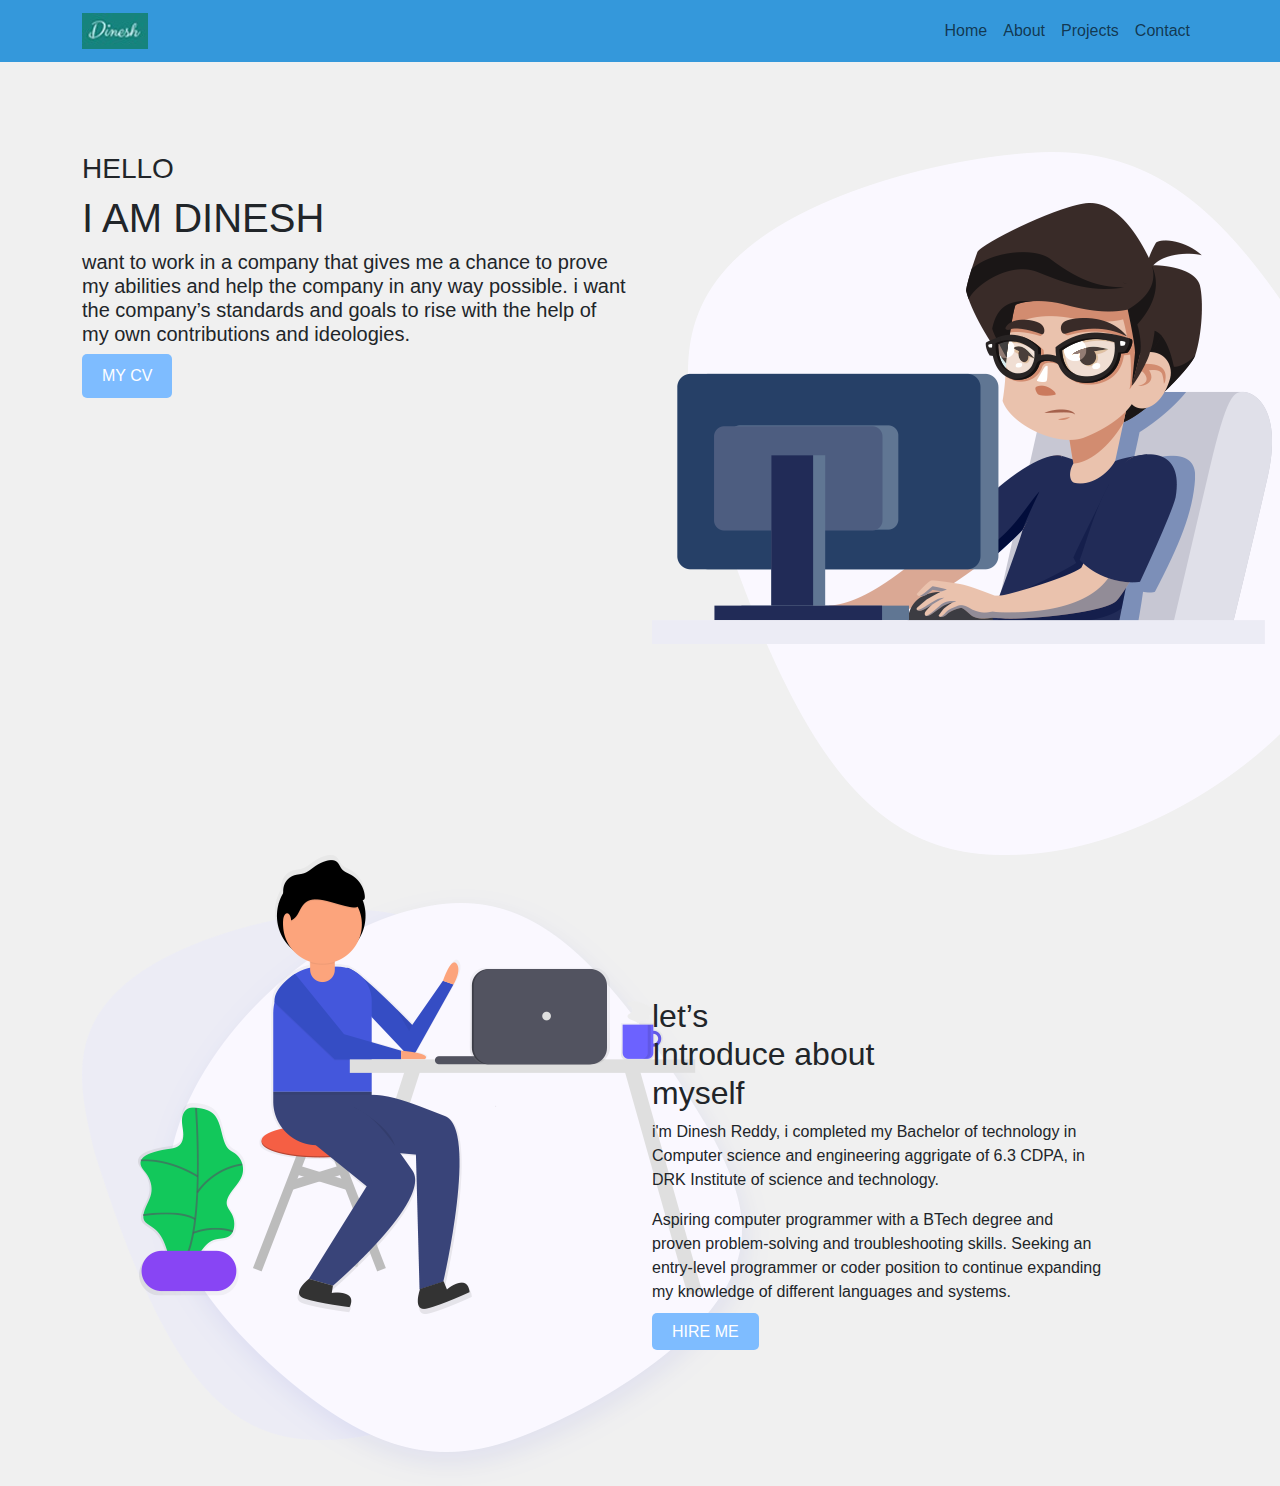
==== index.html @ 3e5685b0 "j" ====
<!doctype html>
<html lang="en">

<head>
	
	
	<title>my Portfolio</title>
	<meta name="viewport" content="width=device-width, initial-scale=1">

	<!-- main css -->
	<link href="https://cdn.jsdelivr.net/npm/bootstrap@5.3.0-alpha1/dist/css/bootstrap.min.css" rel="stylesheet">
	
<script src="https://cdn.jsdelivr.net/npm/bootstrap@5.3.0-alpha1/dist/js/bootstrap.bundle.min.js"></script>

	<link rel="stylesheet" href=" index.css">
</head>

<body class="index">

	<!--================ Start Header Area =================-->
	<header class="header_area">
		<div class="main_menu">
			<nav class="navbar navbar-expand-lg navbar-light">
				<div class="container">
					<!-- Brand and toggle get grouped for better mobile display -->
					<a class="navbar-brand logo_h" href="index.html">
						<img src="logo.jpg" alt="Logo">
					</a>
					
					<!-- Navbar toggler for mobile -->
					<button class="navbar-toggler" type="button" data-toggle="collapse" data-target="#navbarSupportedContent"
							aria-controls="navbarSupportedContent" aria-expanded="false" aria-label="Toggle navigation">
						<span class="navbar-toggler-icon"></span>
					</button>
					
					<!-- Collect the nav links, forms, and other content for toggling -->
					<div class="collapse navbar-collapse justify-content-end" id="navbarSupportedContent">
						<ul class="navbar-nav menu_nav">
							<li class="nav-item active"><a class="nav-link" href="index.html">Home</a></li>
							<li class="nav-item"><a class="nav-link" href="about.html">About</a></li>
							<li class="nav-item"><a class="nav-link" href="projects.html">Projects</a></li>
							<li class="nav-item"><a class="nav-link" href="contact.html">Contact</a></li>
						</ul>
					</div>
				</div>
			</nav>
		</div>
	</header>
	
	<!--================ End Header Area =================-->

	<!--================ Start Home Banner Area =================-->
	<section class="home_banner_area">
		<div class="banner_inner">
			<div class="container">
				<div class="row">
					<div class="col-lg-6">
						<div class="banner_content">
							<h3 class="text-uppercase">Hello</h3>
							<h1 class="text-uppercase">I am Dinesh</h1>
							<h5 class="text-lowercase"> want to work in a company that gives me a chance to prove my abilities and help the company in any way possible.   
								I want the company’s standards and goals to rise with the help of my own contributions and ideologies.   </h5>
							<div class="d-flex align-items-center">
								<a class="primary_btn" href="dineshreddy n.pdf" target="_blank"><span>MY CV</span></a>
								
							</div>
						</div>
					</div>
					<div class="col-lg-6">
						<div class="home_right_img">
							<img class="" src="home-right.png" alt="">
						</div>
					</div>
				</div>
			</div>
		</div>
	</section>
	
	<!--================ End Home Banner Area =================-->

	<!--================ Start About Us Area =================-->
	<section class="about_area section_gap">
		<div class="container">
			<div class="row justify-content-start align-items-center">
				<div class="col-lg-5">
					<div class="about_img">
						<img class="" src="about-us.png" alt="">
					</div>
				</div>

				<div class="offset-lg-1 col-lg-5">
					<div class="main_title text-left">
						<h2>let’s <br>
							Introduce about <br>
							myself</h2>
						<p>
							i'm Dinesh Reddy, i completed my Bachelor of technology in Computer science and engineering aggrigate of 6.3 CDPA, in DRK Institute of science and technology. 
						</p>
						<p>
							Aspiring computer programmer with a BTech  degree and proven problem-solving and troubleshooting skills. Seeking an entry-level programmer or coder position to continue expanding my knowledge of different languages and systems.

						</p>
						<a class="primary_btn" href="contact.html"><span>HIRE ME</span></a>
					</div>
				</div>
			</div>
		</div>
	</section>
	<!--================ End About Us Area =================-->
</body>
</html>
---- index.css ----
/* Prevent horizontal scrolling for the entire page */
body {
  overflow-x: hidden;
}
/* Navigation Bar Background Color */
.navbar {
  background-color: #3498db; /* Blue color */
}

/* Body Background Color */
.index{
  background-color: #ecf0f1; /* Light grey color */
}


/* If the issue is caused by a specific container, adjust its width */
.container.index {
  max-width: 100%; /* Ensures the container doesn't exceed the viewport width */
}
.banner_inner .banner_content {
  margin-bottom: 80px; /* Decrease the bottom margin as needed */
}


.home_banner_area {
  margin-top: 90px; /* Adjust the value as needed */
}
/* Style the "Hire Me" button with light blue color */
.primary_btn {
  background-color: #7ebcff; /* Light blue color */
  color: #fff; /* White text color */
  padding: 10px 20px; /* Adjust padding as needed */
  border-radius: 5px; /* Add rounded corners */
  text-decoration: none; /* Remove underline */
  transition: background-color 0.3s; /* Smooth transition for hover effect */
  margin-right: 10px; /* Add right margin for spacing between buttons */
}

/* Style the "Get CV" button with a darker shade of light blue */
.primary_btn.tr-bg {
  background-color: #5ea4e2; /* Darker shade of light blue */
  color: #fff; /* White text color */
  padding: 10px 20px; /* Adjust padding as needed */
  border-radius: 5px; /* Add rounded corners */
  text-decoration: none; /* Remove underline */
  transition: background-color 0.3s; /* Smooth transition for hover effect */
}

/* Add hover effect to both buttons */
.primary_btn:hover, .primary_btn.tr-bg:hover {
  background-color: #5e9ad3; /* Darker shade on hover */
}

body.index {
  font-family: Arial, sans-serif; /* Use a common font for better compatibility */
  background-color: #f0f0f0; /* Set a light background color */
  margin: 0; /* Remove default margin */
  padding: 0; /* Remove default padding */
}
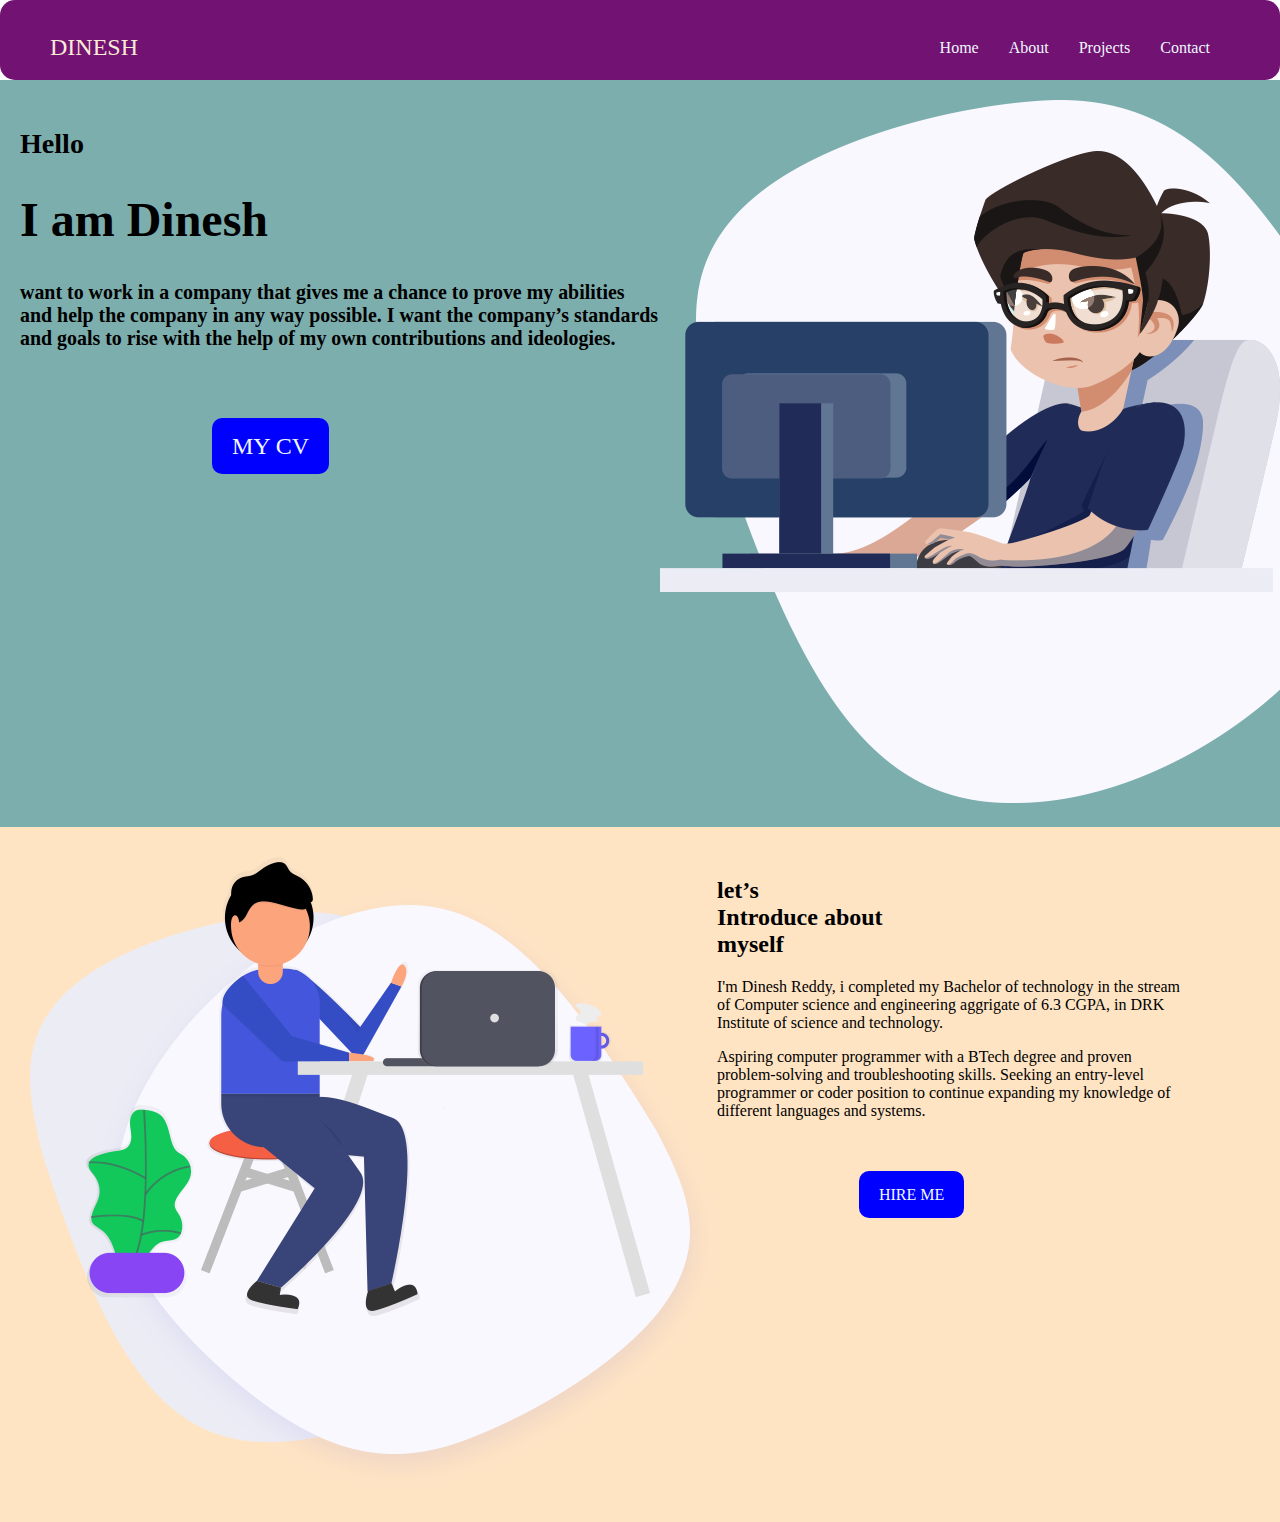
==== commit 40835b9a: "gg" ====
--- a/index.html
+++ b/index.html
@@ -9,93 +9,65 @@
 	<meta name="viewport" content="width=device-width, initial-scale=1">
 
 	<!-- main css -->
-	<link href="https://cdn.jsdelivr.net/npm/bootstrap@5.3.0-alpha1/dist/css/bootstrap.min.css" rel="stylesheet">
-	
-<script src="https://cdn.jsdelivr.net/npm/bootstrap@5.3.0-alpha1/dist/js/bootstrap.bundle.min.js"></script>
 
 	<link rel="stylesheet" href=" index.css">
 </head>
 
 <body class="index">
-
-	<!--================ Start Header Area =================-->
 	<header class="header_area">
 		<div class="main_menu">
-			<nav class="navbar navbar-expand-lg navbar-light">
+			<nav class="navbar">
 				<div class="container">
-					<!-- Brand and toggle get grouped for better mobile display -->
-					<a class="navbar-brand logo_h" href="index.html">
-						<img src="logo.jpg" alt="Logo">
+					<a class="navbar-brand" href="index.html">
+						<p>DINESH</p>
 					</a>
-					
-					<!-- Navbar toggler for mobile -->
-					<button class="navbar-toggler" type="button" data-toggle="collapse" data-target="#navbarSupportedContent"
-							aria-controls="navbarSupportedContent" aria-expanded="false" aria-label="Toggle navigation">
-						<span class="navbar-toggler-icon"></span>
-					</button>
-					
-					<!-- Collect the nav links, forms, and other content for toggling -->
-					<div class="collapse navbar-collapse justify-content-end" id="navbarSupportedContent">
-						<ul class="navbar-nav menu_nav">
-							<li class="nav-item active"><a class="nav-link" href="index.html">Home</a></li>
+					<div class="nav-items">
+							<li class="nav-item"><a class="nav-link" href="index.html">Home</a></li>
 							<li class="nav-item"><a class="nav-link" href="about.html">About</a></li>
 							<li class="nav-item"><a class="nav-link" href="projects.html">Projects</a></li>
 							<li class="nav-item"><a class="nav-link" href="contact.html">Contact</a></li>
-						</ul>
 					</div>
 				</div>
 			</nav>
 		</div>
 	</header>
 	
-	<!--================ End Header Area =================-->
 
-	<!--================ Start Home Banner Area =================-->
 	<section class="home_banner_area">
-		<div class="banner_inner">
-			<div class="container">
+		
 				<div class="row">
-					<div class="col-lg-6">
+					
 						<div class="banner_content">
 							<h3 class="text-uppercase">Hello</h3>
 							<h1 class="text-uppercase">I am Dinesh</h1>
 							<h5 class="text-lowercase"> want to work in a company that gives me a chance to prove my abilities and help the company in any way possible.   
 								I want the company’s standards and goals to rise with the help of my own contributions and ideologies.   </h5>
-							<div class="d-flex align-items-center">
 								<a class="primary_btn" href="dineshreddy n.pdf" target="_blank"><span>MY CV</span></a>
-								
-							</div>
 						</div>
-					</div>
-					<div class="col-lg-6">
 						<div class="home_right_img">
 							<img class="" src="home-right.png" alt="">
 						</div>
-					</div>
+					
 				</div>
-			</div>
-		</div>
+			
+		
 	</section>
-	
-	<!--================ End Home Banner Area =================-->
-
-	<!--================ Start About Us Area =================-->
-	<section class="about_area section_gap">
+	<section class="about_area">
 		<div class="container">
-			<div class="row justify-content-start align-items-center">
-				<div class="col-lg-5">
-					<div class="about_img">
+			<div class="row">
+				
+					<div class="home-right_img">
 						<img class="" src="about-us.png" alt="">
 					</div>
-				</div>
+				
 
-				<div class="offset-lg-1 col-lg-5">
-					<div class="main_title text-left">
+				
+					<div class="main_title ">
 						<h2>let’s <br>
 							Introduce about <br>
 							myself</h2>
 						<p>
-							i'm Dinesh Reddy, i completed my Bachelor of technology in Computer science and engineering aggrigate of 6.3 CDPA, in DRK Institute of science and technology. 
+							I'm Dinesh Reddy, i completed my Bachelor of technology in the stream of Computer science and engineering aggrigate of 6.3 CGPA, in DRK Institute of science and technology. 
 						</p>
 						<p>
 							Aspiring computer programmer with a BTech  degree and proven problem-solving and troubleshooting skills. Seeking an entry-level programmer or coder position to continue expanding my knowledge of different languages and systems.
@@ -103,10 +75,8 @@
 						</p>
 						<a class="primary_btn" href="contact.html"><span>HIRE ME</span></a>
 					</div>
-				</div>
 			</div>
 		</div>
 	</section>
-	<!--================ End About Us Area =================-->
 </body>
 </html>--- a/index.css
+++ b/index.css
@@ -1,59 +1,88 @@
-/* Prevent horizontal scrolling for the entire page */
-body {
+body, html {
+  margin: 0;
+  padding: 0;
   overflow-x: hidden;
 }
-/* Navigation Bar Background Color */
-.navbar {
-  background-color: #3498db; /* Blue color */
+
+.navbar{
+  width: 100%;
+  height: 80px;
+  background-color: rgb(114, 18, 114);
+  border-radius: 15px;
+  
 }
+.navbar-brand {
+  font-family: 'Times New Roman', Times, serif;
+  text-decoration: none;
+  color: antiquewhite;
+  position: relative;
+  left: 40px;
+  font-size: 1.5rem;
+}
+.home_banner_area{
+  background-color: rgb(125, 174, 174);
+}
+.container{
+  display: flex;
+  
+  justify-content: space-between;
+  padding: 10px;
+  max-width: 1200px;
+  align-items: center;
+}
+.nav-items{
+  display: flex; 
+  text-decoration: none; 
+  list-style: none;
+  gap: 30px;
+  text-decoration: none;
+}
+.nav-items li a{
+  text-decoration: none;
+  transition: 0.15s ease-in-out;
+  position: relative;
+  color: aliceblue;
+}
+.nav-items li a::after{
+  content: "";
+  position: absolute;
+  height: 2px;
+  bottom: 0;
+  left: 0;
+  width: 0;
+  background-color: red;
+  transition: 0.15s ease-in-out;
+}
+.nav-items li a:hover::after{
+  width: 100%;
+}
+.row{
+  position: relative;
+  padding: 20px;
+  width: 100%;
+  display: flex;
+}
+.banner_content{
+  width: 50%;
+  font-size: 1.5rem;
+}
+.primary_btn{
+  position: relative;
+  top: 50px;
+  left: 30%;
+  padding: 15px 20px;
+  background-color: blue;
+  color: aliceblue;
+  text-decoration: none;
+  border-radius: 10px;
 
-/* Body Background Color */
-.index{
-  background-color: #ecf0f1; /* Light grey color */
 }
-
-
-/* If the issue is caused by a specific container, adjust its width */
-.container.index {
-  max-width: 100%; /* Ensures the container doesn't exceed the viewport width */
+.primary_btn:hover{
+  background-color: blueviolet;
 }
-.banner_inner .banner_content {
-  margin-bottom: 80px; /* Decrease the bottom margin as needed */
+.home_right_img{
+  width: 50%;
 }
-
-
-.home_banner_area {
-  margin-top: 90px; /* Adjust the value as needed */
-}
-/* Style the "Hire Me" button with light blue color */
-.primary_btn {
-  background-color: #7ebcff; /* Light blue color */
-  color: #fff; /* White text color */
-  padding: 10px 20px; /* Adjust padding as needed */
-  border-radius: 5px; /* Add rounded corners */
-  text-decoration: none; /* Remove underline */
-  transition: background-color 0.3s; /* Smooth transition for hover effect */
-  margin-right: 10px; /* Add right margin for spacing between buttons */
-}
-
-/* Style the "Get CV" button with a darker shade of light blue */
-.primary_btn.tr-bg {
-  background-color: #5ea4e2; /* Darker shade of light blue */
-  color: #fff; /* White text color */
-  padding: 10px 20px; /* Adjust padding as needed */
-  border-radius: 5px; /* Add rounded corners */
-  text-decoration: none; /* Remove underline */
-  transition: background-color 0.3s; /* Smooth transition for hover effect */
-}
-
-/* Add hover effect to both buttons */
-.primary_btn:hover, .primary_btn.tr-bg:hover {
-  background-color: #5e9ad3; /* Darker shade on hover */
-}
-
-body.index {
-  font-family: Arial, sans-serif; /* Use a common font for better compatibility */
-  background-color: #f0f0f0; /* Set a light background color */
-  margin: 0; /* Remove default margin */
-  padding: 0; /* Remove default padding */
-}
+.about_area{
+  background-color: bisque;
+}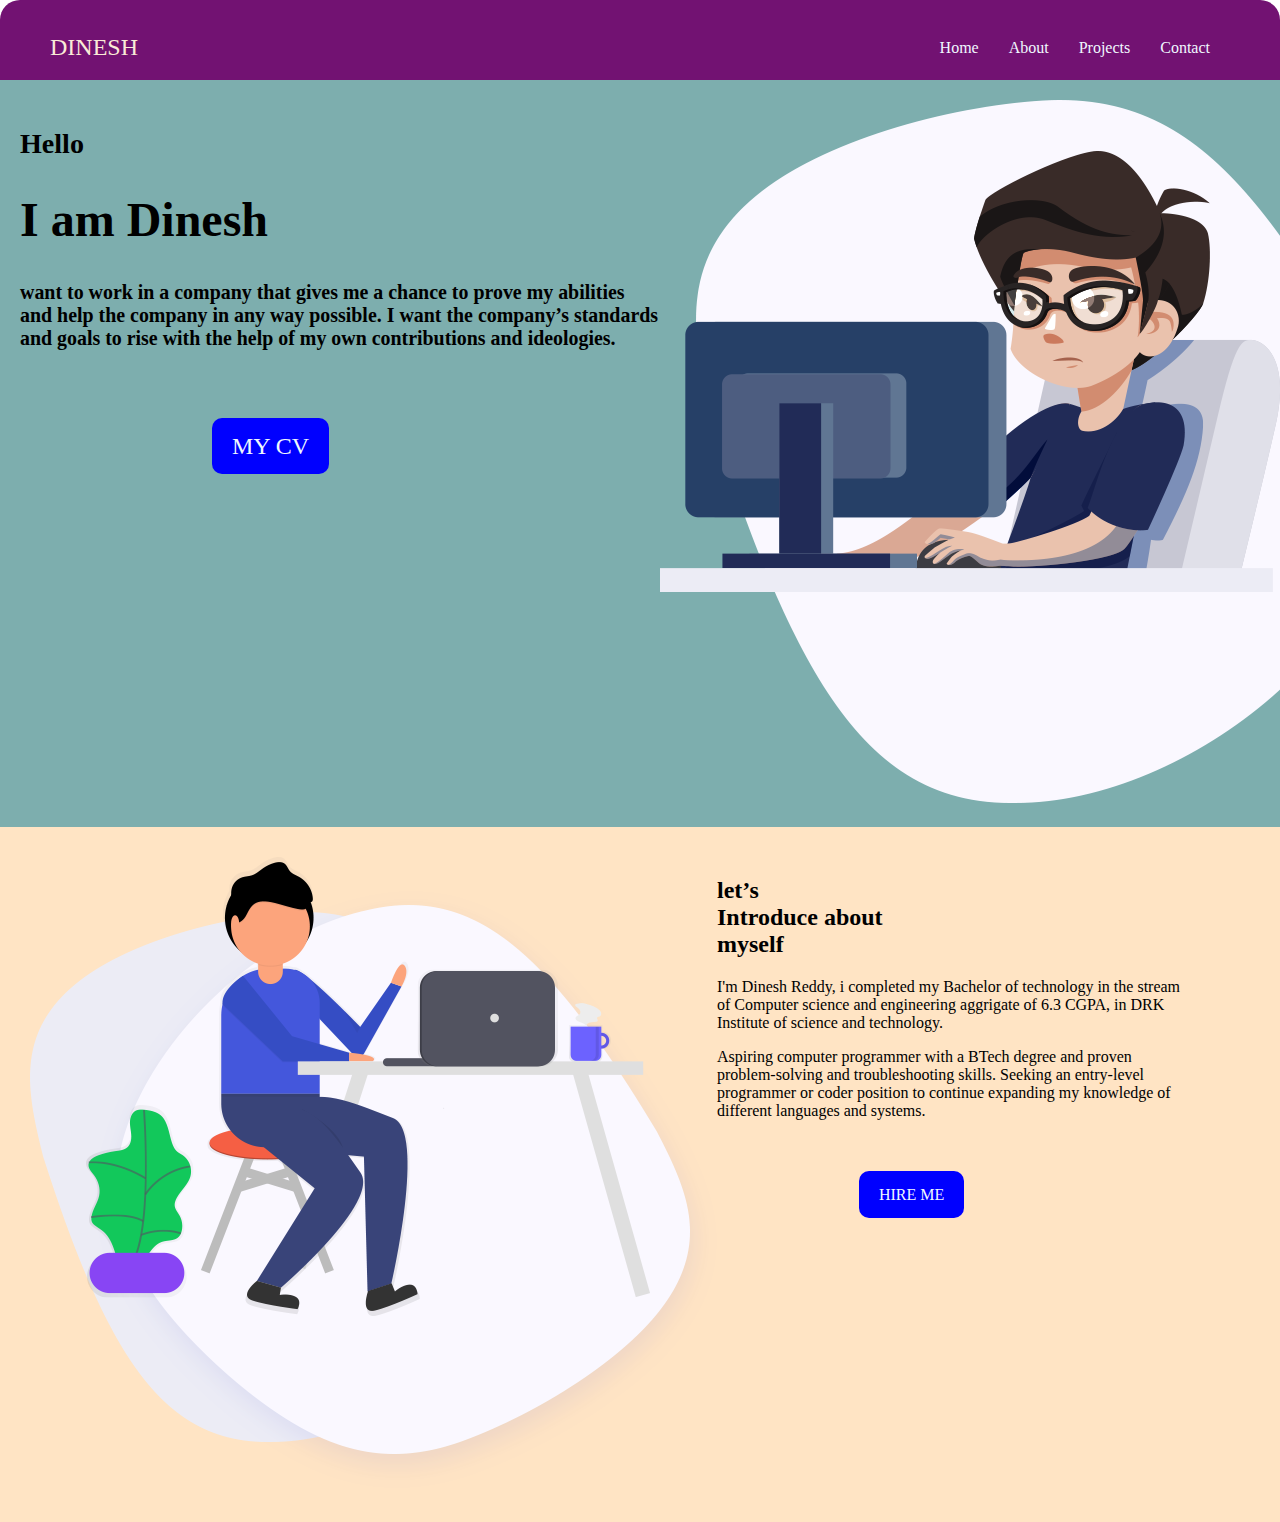
==== commit df6404f0: "s" ====
--- a/index.html
+++ b/index.html
@@ -21,14 +21,24 @@
 					<a class="navbar-brand" href="index.html">
 						<p>DINESH</p>
 					</a>
-					<div class="nav-items">
+					<div class="nav-items1">
 							<li class="nav-item"><a class="nav-link" href="index.html">Home</a></li>
 							<li class="nav-item"><a class="nav-link" href="about.html">About</a></li>
 							<li class="nav-item"><a class="nav-link" href="projects.html">Projects</a></li>
 							<li class="nav-item"><a class="nav-link" href="contact.html">Contact</a></li>
 					</div>
+					<button class="btn-b">
+						<div class="btn-br"></div>
+					</button>
+					<div class="nav-items2">
+						<li class="nav-item"><a class="nav-link" href="index.html">Home</a></li>
+						<li class="nav-item"><a class="nav-link" href="about.html">About</a></li>
+						<li class="nav-item"><a class="nav-link" href="projects.html">Projects</a></li>
+						<li class="nav-item"><a class="nav-link" href="contact.html">Contact</a></li>
+				</div>
 				</div>
 			</nav>
+			
 		</div>
 	</header>
 	
@@ -78,5 +88,6 @@
 			</div>
 		</div>
 	</section>
+	<script src="index.js"></script>
 </body>
 </html>--- a/index.css
+++ b/index.css
@@ -4,13 +4,14 @@
   overflow-x: hidden;
 }
 
-.navbar{
+.navbar {
   width: 100%;
   height: 80px;
   background-color: rgb(114, 18, 114);
-  border-radius: 15px;
-  
-}
+  border-top-left-radius: 20px;
+  border-top-right-radius: 20px;
+}
+
 .navbar-brand {
   font-family: 'Times New Roman', Times, serif;
   text-decoration: none;
@@ -19,43 +20,29 @@
   left: 40px;
   font-size: 1.5rem;
 }
-.home_banner_area{
+
+.nav-items1 {
+  display: none;
+}
+
+.home_banner_area {
   background-color: rgb(125, 174, 174);
 }
-.container{
+
+.container {
   display: flex;
-  
   justify-content: space-between;
   padding: 10px;
   max-width: 1200px;
   align-items: center;
 }
-.nav-items{
-  display: flex; 
-  text-decoration: none; 
-  list-style: none;
-  gap: 30px;
-  text-decoration: none;
-}
-.nav-items li a{
-  text-decoration: none;
-  transition: 0.15s ease-in-out;
-  position: relative;
-  color: aliceblue;
-}
-.nav-items li a::after{
-  content: "";
-  position: absolute;
-  height: 2px;
-  bottom: 0;
-  left: 0;
-  width: 0;
-  background-color: red;
-  transition: 0.15s ease-in-out;
-}
-.nav-items li a:hover::after{
-  width: 100%;
-}
+
+.heading {
+  background-color: aquamarine;
+  border-top: 20px;
+}
+
+
 .row{
   position: relative;
   padding: 20px;
@@ -85,4 +72,131 @@
 }
 .about_area{
   background-color: bisque;
+}
+
+@media screen and (min-width: 610px) {
+  .nav-items1 {
+    display: flex;
+    text-decoration: none;
+    list-style: none;
+    gap: 30px;
+  }
+
+  .nav-items1 li a {
+    text-decoration: none;
+    transition: 0.15s ease-in-out;
+    position: relative;
+    color: aliceblue;
+  }
+
+  .nav-items1 li a::after {
+    content: "";
+    position: absolute;
+    height: 2px;
+    bottom: 0;
+    left: 0;
+    width: 0;
+    background-color: red;
+    transition: 0.15s ease-in-out;
+  }
+
+  .nav-items1 li a:hover::after {
+    width: 100%;
+  }
+
+  .btn-b {
+    display: none;
+  }
+
+  .nav-items2 {
+    display: none;
+  }
+}
+
+@media screen and (max-width: 610px) {
+  .nav-items2 {
+    display: none;
+  }
+
+  .btn-b {
+    position: relative;
+    border: 0;
+    padding: 0;
+    width: 40px;
+    height: 25px;
+    margin: 0;
+    background: none;
+  }
+
+  .btn-b .btn-br,
+  .btn-b::after,
+  .btn-b::before {
+    content: " ";
+    display: block;
+    margin: 3px 0;
+    width: 100%;
+    background-color: brown;
+    height: 4px;
+    transition: 0.4s;
+  }
+
+  .btn-b.isactive::after {
+    transform: rotate(-45deg) translate(2px, -4px);
+    width: 80%;
+  }
+
+  .btn-b.isactive::before {
+    transform: rotate(45deg) translate(1px, 4px);
+    width: 80%;
+  }
+
+  .btn-b.isactive .btn-br {
+    display: none;
+  }
+
+  .nav-items2 {
+    display: flex;
+    flex-direction: column;
+    align-items: center;
+    position: absolute;
+    top: 80px;
+    right: -100%;
+    width: 100%;
+    border-bottom-left-radius: 20px;
+    border-bottom-right-radius: 20px;
+    background-color: rgb(114, 18, 114);
+    transition: 0.4s;
+    list-style: none;
+    z-index: 1000;
+  }
+
+  .nav-items2.isactive {
+    right: 0;
+  }
+
+  .nav-items2 li {
+    margin: 20px 0;
+  }
+
+  .nav-items2 li a {
+    text-decoration: none;
+    color: aliceblue;
+    padding: 15px 10px;
+    position: relative;
+  }
+
+  .nav-items2 li a::after {
+    content: "";
+    position: absolute;
+    height: 2px;
+    bottom: 0;
+    left: 0;
+    width: 0;
+    background-color: red;
+    transition: 0.15s ease-in-out;
+  }
+
+  .nav-items2 li a:hover::after {
+    width: 100%;
+  }
 }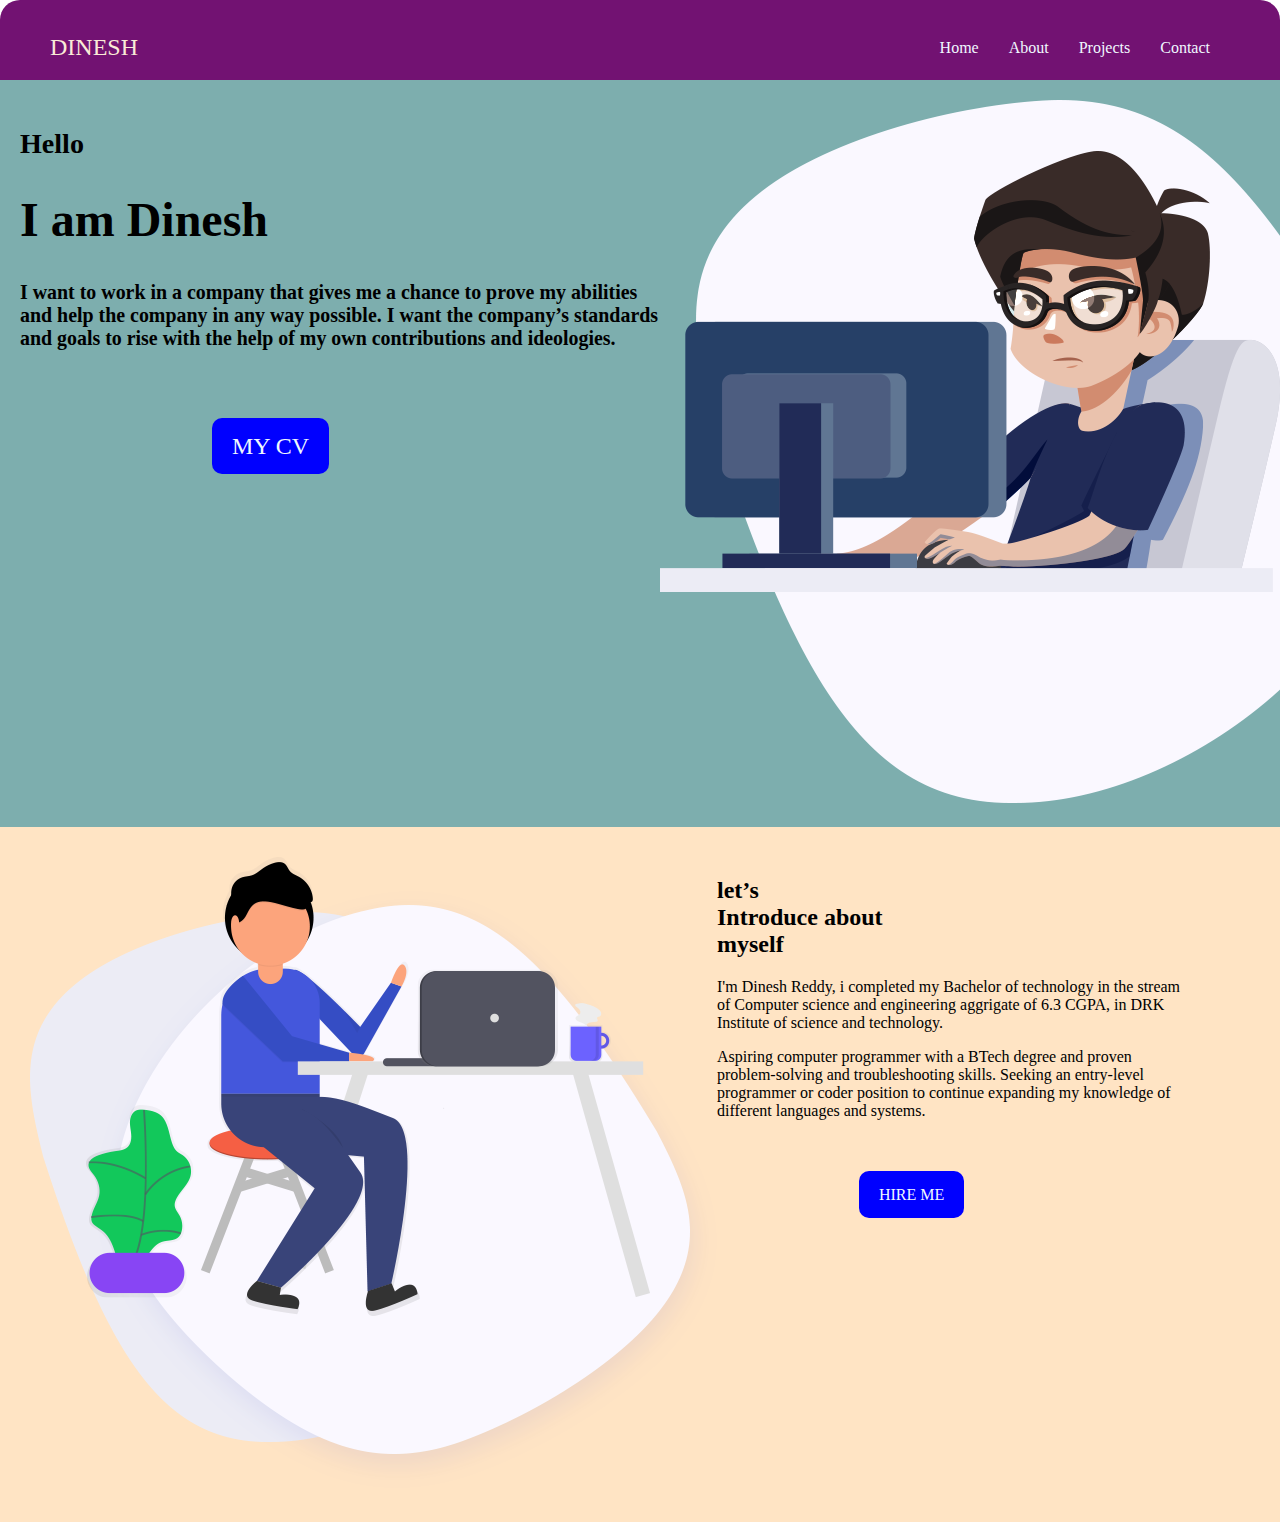
==== commit 8534bd49: "Update index.html" ====
--- a/index.html
+++ b/index.html
@@ -50,7 +50,7 @@
 						<div class="banner_content">
 							<h3 class="text-uppercase">Hello</h3>
 							<h1 class="text-uppercase">I am Dinesh</h1>
-							<h5 class="text-lowercase"> want to work in a company that gives me a chance to prove my abilities and help the company in any way possible.   
+							<h5 class="text-lowercase">I want to work in a company that gives me a chance to prove my abilities and help the company in any way possible.   
 								I want the company’s standards and goals to rise with the help of my own contributions and ideologies.   </h5>
 								<a class="primary_btn" href="dineshreddy n.pdf" target="_blank"><span>MY CV</span></a>
 						</div>
@@ -90,4 +90,4 @@
 	</section>
 	<script src="index.js"></script>
 </body>
-</html>+</html>
